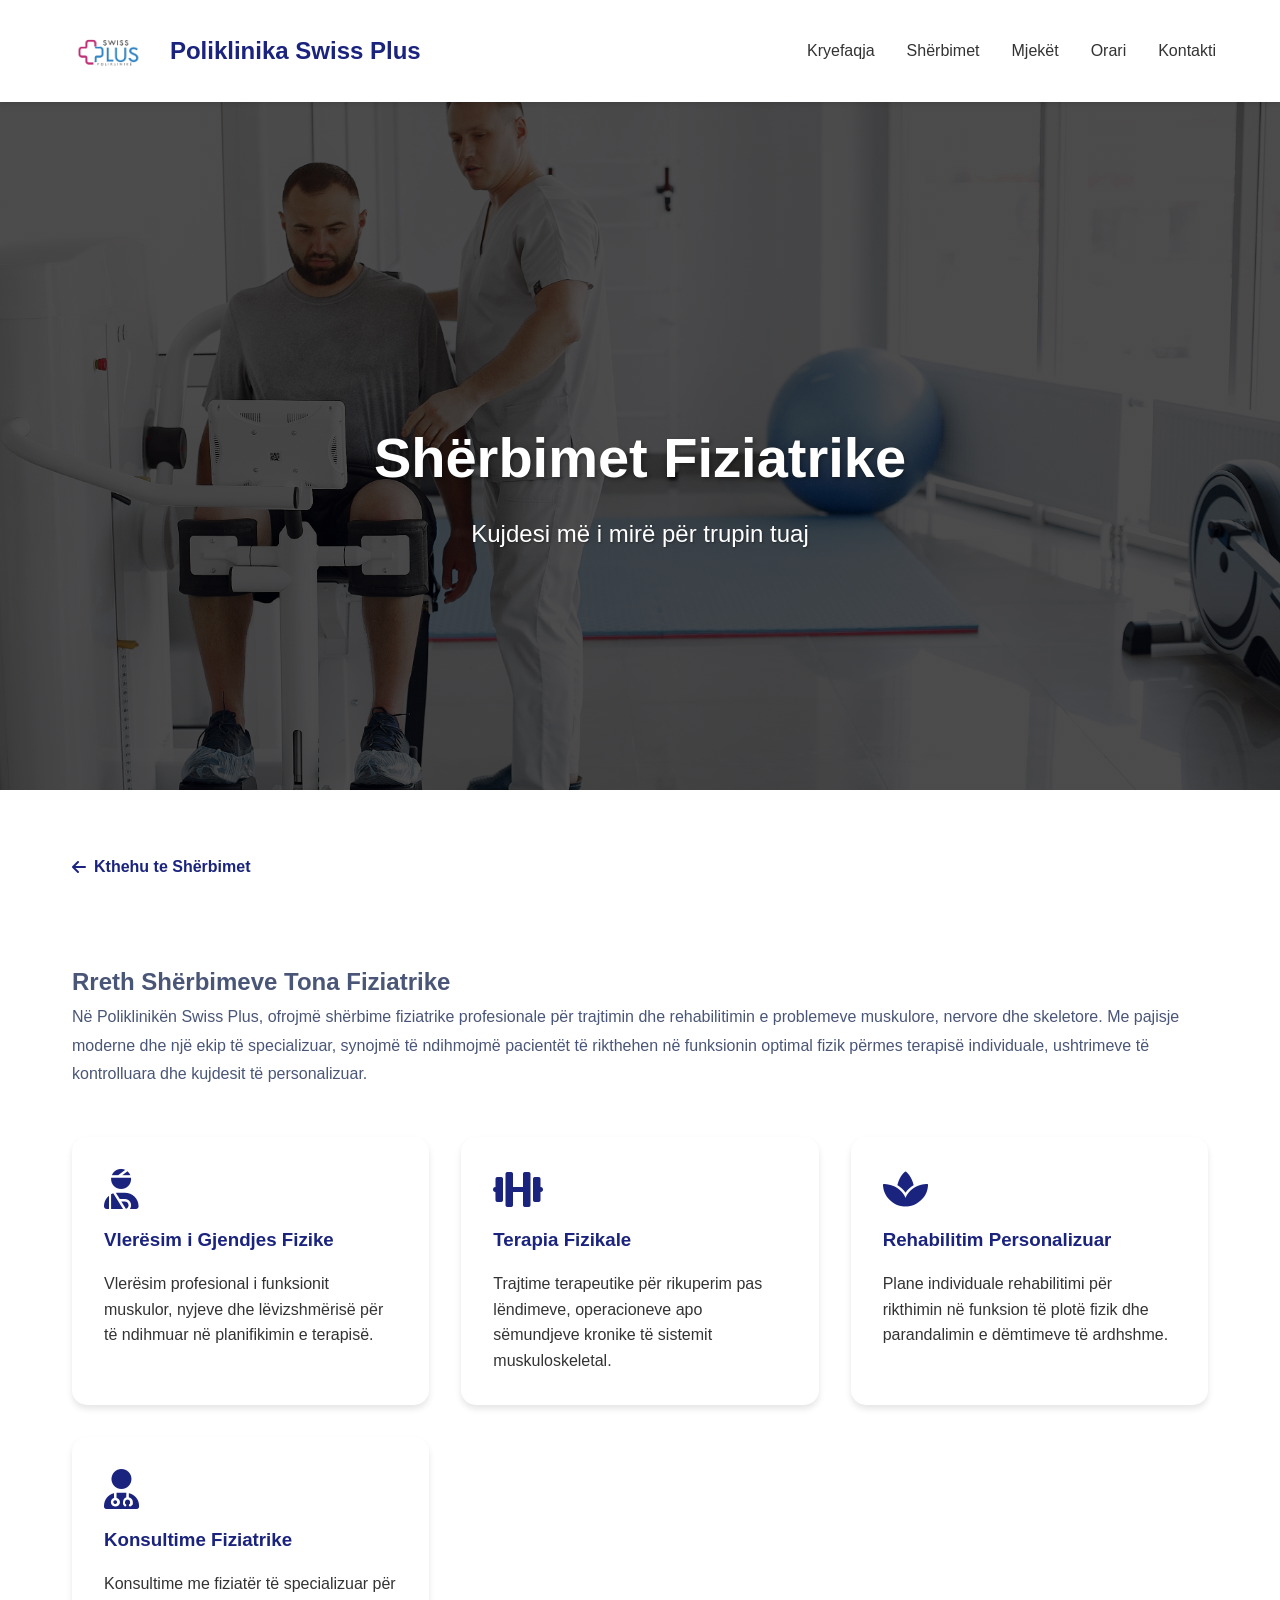
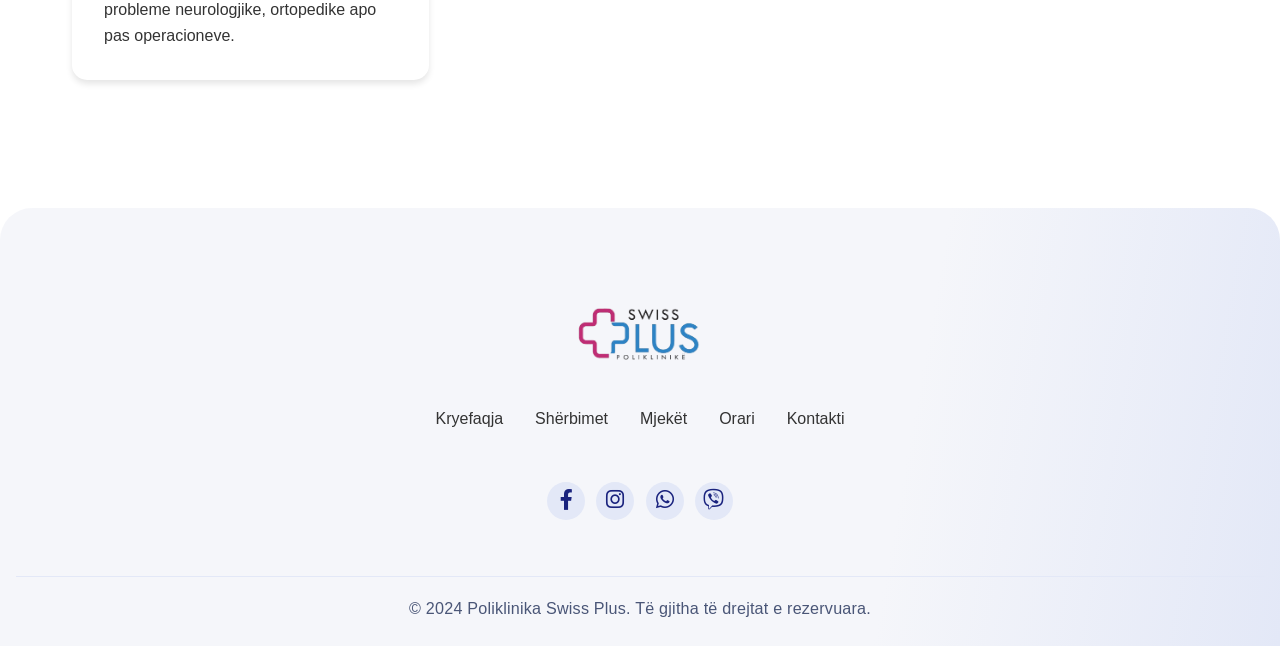
==== services/fiziatri.html @ 7ac3ddeb "Swiss Plus website" ====
<!DOCTYPE html>
<html lang="sq">
  <head>
    <meta charset="UTF-8" />
    <meta name="viewport" content="width=device-width, initial-scale=1.0" />
    <title>Fiziatri - Poliklinika Swiss Plus</title>
    <link rel="stylesheet" href="../styles.css" />
    <link
      rel="stylesheet"
      href="https://cdnjs.cloudflare.com/ajax/libs/font-awesome/6.0.0/css/all.min.css"
    />
    <link href="https://unpkg.com/aos@2.3.1/dist/aos.css" rel="stylesheet" />
    <style>
      .service-hero {
        background-image: linear-gradient(
            rgba(0, 0, 0, 0.7),
            rgba(0, 0, 0, 0.7)
          ),
          url(/img/fiziatri.jpg);
        background-size: cover;
        background-position: center;
        height: 80vh;
        display: flex;
        align-items: center;
        justify-content: center;
        text-align: center;
        color: white;
        margin-top: 70px;
      }

      .service-content {
        max-width: 1200px;
        margin: 0 auto;
        padding: 4rem 2rem;
      }

      .service-grid {
        display: grid;
        grid-template-columns: repeat(auto-fit, minmax(300px, 1fr));
        gap: 2rem;
        margin-top: 3rem;
      }

      .service-feature {
        background: white;
        padding: 2rem;
        border-radius: 15px;
        box-shadow: var(--shadow-md);
        transition: var(--transition);
      }

      .service-feature:hover {
        transform: translateY(-5px);
        box-shadow: var(--shadow-lg);
      }

      .service-feature i {
        font-size: 2.5rem;
        color: var(--primary-color);
        margin-bottom: 1rem;
      }

      .service-feature h3 {
        color: var(--primary-color);
        margin-bottom: 1rem;
      }

      .service-description {
        margin: 3rem 0;
        line-height: 1.8;
        color: #4a5677;
      }

      .back-button {
        display: inline-flex;
        align-items: center;
        gap: 0.5rem;
        color: var(--primary-color);
        text-decoration: none;
        font-weight: 600;
        margin-bottom: 2rem;
        transition: var(--transition);
      }

      .back-button:hover {
        transform: translateX(-5px);
      }
    </style>
  </head>
  <body>
    <header>
      <nav>
        <div class="logo">
          <img src="../img/logo.png" alt="Swiss Plus Logo" class="logo-img" />
          <h1>Poliklinika Swiss Plus</h1>
        </div>
        <ul class="nav-links">
          <li><a href="../index.html#kryefaqja">Kryefaqja</a></li>
          <li><a href="../index.html#shërbimet">Shërbimet</a></li>
          <li><a href="../index.html#mjekët">Mjekët</a></li>
          <li><a href="../index.html#orari">Orari</a></li>
          <li><a href="../index.html#kontakti">Kontakti</a></li>
        </ul>
        <div class="burger">
          <div class="line1"></div>
          <div class="line2"></div>
          <div class="line3"></div>
        </div>
      </nav>
    </header>

    <main>
      <section class="service-hero">
        <div class="hero-content">
          <h1>Shërbimet Fiziatrike</h1>
          <p>Kujdesi më i mirë për trupin tuaj</p>
        </div>
      </section>

      <section class="service-content">
        <a href="../index.html#shërbimet" class="back-button">
          <i class="fas fa-arrow-left"></i>
          Kthehu te Shërbimet
        </a>

        <div class="service-description">
          <h2>Rreth Shërbimeve Tona Fiziatrike</h2>
          <p>
            Në Poliklinikën Swiss Plus, ofrojmë shërbime fiziatrike profesionale
            për trajtimin dhe rehabilitimin e problemeve muskulore, nervore dhe
            skeletore. Me pajisje moderne dhe një ekip të specializuar, synojmë
            të ndihmojmë pacientët të rikthehen në funksionin optimal fizik
            përmes terapisë individuale, ushtrimeve të kontrolluara dhe kujdesit
            të personalizuar.
          </p>
        </div>

        <div class="service-grid">
          <div class="service-feature" data-aos="fade-up">
            <i class="fas fa-user-injured"></i>
            <h3>Vlerësim i Gjendjes Fizike</h3>
            <p>
              Vlerësim profesional i funksionit muskulor, nyjeve dhe
              lëvizshmërisë për të ndihmuar në planifikimin e terapisë.
            </p>
          </div>

          <div class="service-feature" data-aos="fade-up" data-aos-delay="100">
            <i class="fas fa-dumbbell"></i>
            <h3>Terapia Fizikale</h3>
            <p>
              Trajtime terapeutike për rikuperim pas lëndimeve, operacioneve apo
              sëmundjeve kronike të sistemit muskuloskeletal.
            </p>
          </div>

          <div class="service-feature" data-aos="fade-up" data-aos-delay="200">
            <i class="fas fa-spa"></i>
            <h3>Rehabilitim Personalizuar</h3>
            <p>
              Plane individuale rehabilitimi për rikthimin në funksion të plotë
              fizik dhe parandalimin e dëmtimeve të ardhshme.
            </p>
          </div>

          <div class="service-feature" data-aos="fade-up" data-aos-delay="300">
            <i class="fas fa-user-md"></i>
            <h3>Konsultime Fiziatrike</h3>
            <p>
              Konsultime me fiziatër të specializuar për probleme neurologjike,
              ortopedike apo pas operacioneve.
            </p>
          </div>
        </div>
      </section>
    </main>

    <footer>
      <div class="footer-content">
        <div class="footer-section">
          <img
            src="../img/logo1.png"
            alt="Swiss Plus Logo"
            class="footer-logo"
          />
        </div>
        <div class="footer-section">
          <ul class="nav-links">
            <li><a href="../index.html#kryefaqja">Kryefaqja</a></li>
            <li><a href="../index.html#shërbimet">Shërbimet</a></li>
            <li><a href="../index.html#mjekët">Mjekët</a></li>
            <li><a href="../index.html#orari">Orari</a></li>
            <li><a href="../index.html#kontakti">Kontakti</a></li>
          </ul>

          <div class="social-links">
            <a
              href="https://www.facebook.com/feriz.high.1"
              class="social-link"
              target="_blank"
            >
              <i class="fab fa-facebook-f"></i>
            </a>
            <a href="#" class="social-link"><i class="fab fa-instagram"></i></a>
            <a
              href="https://wa.me/+38344755111"
              target="_blank"
              class="social-link"
            >
              <i class="fab fa-whatsapp"></i>
            </a>
            <a href="#" class="social-link"><i class="fab fa-viber"></i></a>
          </div>
        </div>
      </div>
      <div class="footer-bottom">
        <p>
          &copy; 2024 Poliklinika Swiss Plus. Të gjitha të drejtat e rezervuara.
        </p>
      </div>
    </footer>

    <script src="https://unpkg.com/aos@2.3.1/dist/aos.js"></script>
    <script src="../script.js"></script>
  </body>
</html>
---- styles.css ----
/* Reset dhe variablat */
:root {
  --primary-color: #1a237e; /* Deep blue */
  --secondary-color: #0d47a1; /* Lighter blue */
  --accent-color: #ff4081; /* Pink accent */
  --text-color: #333;
  --light-bg: #f5f6fa;
  --white: #ffffff;
  --gradient-primary: linear-gradient(
    135deg,
    var(--primary-color),
    var(--secondary-color)
  );
  --shadow-sm: 0 2px 4px rgba(0, 0, 0, 0.1);
  --shadow-md: 0 4px 6px rgba(0, 0, 0, 0.1);
  --shadow-lg: 0 10px 15px rgba(0, 0, 0, 0.1);
  --transition: all 0.3s ease;
}

* {
  margin: 0;
  padding: 0;
  box-sizing: border-box;
}

body {
  font-family: "Segoe UI", Tahoma, Geneva, Verdana, sans-serif;
  line-height: 1.6;
  color: var(--text-color);
  overflow-x: hidden;
}

/* Header dhe Navigation */
header {
  background-color: var(--white);
  box-shadow: var(--shadow-sm);
  position: fixed;
  width: 100%;
  top: 0;
  z-index: 1000;
  padding: 0.5rem 0;
}

nav {
  display: flex;
  justify-content: space-between;
  align-items: center;
  padding: 0.5rem 5%;
  max-width: 1400px;
  margin: 0 auto;
}

.logo {
  display: flex;
  align-items: center;
  gap: 1rem;
}

.logo-img {
  height: 70px;
  width: auto;
  object-fit: contain;
}

.logo h1 {
  color: var(--primary-color);
  font-size: 1.5rem;
  font-weight: 600;
}

.nav-links {
  display: flex;
  list-style: none;
  gap: 2rem;
  text-decoration: none;
}

.nav-links a {
  text-decoration: none;
  color: var(--text-color);
  font-weight: 500;
  transition: var(--transition);
  position: relative;
  padding: 0.5rem 0;
}

.nav-links a::after {
  content: "";
  position: absolute;
  bottom: 0;
  left: 0;
  width: 0;
  height: 2px;
  background: var(--gradient-primary);
  transition: var(--transition);
}

.nav-links a:hover::after {
  width: 100%;
}

/* Hero Section */
.hero {
  height: 100vh;
  position: relative;
  overflow: hidden;
}

.hero-video {
  position: absolute;
  top: 0;
  left: 0;
  width: 100%;
  height: 100%;
  z-index: -1;
}

.hero-video video {
  width: 100%;
  height: 100%;
  object-fit: cover;
}

.hero::before {
  content: "";
  position: absolute;
  top: 0;
  left: 0;
  width: 100%;
  height: 100%;
  background: linear-gradient(rgba(0, 0, 0, 0.5), rgba(0, 0, 0, 0.7));
  z-index: 0;
}

.hero-content {
  position: relative;
  z-index: 1;
  text-align: center;
  color: var(--white);
  padding: 0 1rem;
  max-width: 800px;
  margin: 0 auto;
  display: flex;
  flex-direction: column;
  justify-content: center;
  align-items: center;
  height: 100%;
}

.hero-content h1 {
  font-size: 3.5rem;
  margin-bottom: 1.5rem;
  line-height: 1.2;
  text-shadow: 2px 2px 4px rgba(0, 0, 0, 0.3);
  margin-top: 150px;
}

.hero-content p {
  font-size: 1.5rem;
  margin-bottom: 2rem;
  text-shadow: 1px 1px 2px rgba(0, 0, 0, 0.3);
}

.hero-buttons {
  display: flex;
  gap: 1rem;
}

.cta-button {
  display: inline-block;
  padding: 1rem 2rem;
  border-radius: 50px;
  text-decoration: none;
  font-weight: 600;
  transition: var(--transition);
  text-transform: uppercase;
  letter-spacing: 1px;
}

.cta-button.primary {
  background: var(--gradient-primary);
  color: var(--white);
  box-shadow: var(--shadow-md);
}

.cta-button.secondary {
  background: transparent;
  color: var(--white);
  border: 2px solid var(--white);
}

.cta-button:hover {
  transform: translateY(-3px);
  box-shadow: var(--shadow-lg);
}

/* Shërbimet */
.services {
  padding: 8rem 1rem;
  background-color: var(--light-bg);
}

.services h2 {
  text-align: center;
  margin-bottom: 4rem;
  color: var(--primary-color);
  font-size: 2.5rem;
  position: relative;
}

.services h2::after {
  content: "";
  position: absolute;
  bottom: -10px;
  left: 50%;
  transform: translateX(-50%);
  width: 100px;
  height: 3px;
  background: var(--gradient-primary);
}

.services-grid {
  display: grid;
  grid-template-columns: repeat(auto-fit, minmax(280px, 1fr));
  gap: 2rem;
  max-width: 1200px;
  margin: 0 auto;
}

.service-card {
  background: var(--white);
  padding: 2.5rem;
  border-radius: 15px;
  text-align: center;
  box-shadow: var(--shadow-md);
  transition: var(--transition);
  position: relative;
  overflow: hidden;
}

.service-card::before {
  content: "";
  position: absolute;
  top: 0;
  left: 0;
  width: 100%;
  height: 5px;
  background: var(--gradient-primary);
  transform: scaleX(0);
  transition: var(--transition);
}

.service-card:hover {
  transform: translateY(-10px);
  box-shadow: var(--shadow-lg);
}

.service-card:hover::before {
  transform: scaleX(1);
}

.service-card i {
  font-size: 2rem;
  color: var(--primary-color);
}

.service-card h3 {
  color: var(--primary-color);
  margin-bottom: 1rem;
  font-size: 1.5rem;
}

.service-card p {
  color: #666;
  margin-bottom: 1.5rem;
}

.learn-more {
  color: var(--primary-color);
  text-decoration: none;
  font-weight: 600;
  display: inline-flex;
  align-items: center;
  gap: 0.5rem;
  transition: var(--transition);
}

.learn-more:hover {
  color: var(--secondary-color);
  gap: 1rem;
}

/* Mjekët */
.doctors {
  padding: 8rem 1rem;
  background: var(--white);
  position: relative;
  overflow: hidden;
}

.doctors h2 {
  text-align: center;
  margin-bottom: 4rem;
  color: var(--primary-color);
  font-size: 2.5rem;
  position: relative;
}

.doctors h2::after {
  content: "";
  position: absolute;
  bottom: -10px;
  left: 50%;
  transform: translateX(-50%);
  width: 100px;
  height: 3px;
  background: var(--gradient-primary);
}

.doctors-slider {
  position: relative;
  max-width: 1200px;
  margin: 0 auto;
  padding: 0 2rem;
}

.doctors-grid {
  display: grid;
  grid-template-columns: repeat(4, 1fr);
  gap: 2rem;
  transition: transform 0.5s ease;
  padding: 50px;
}

.doctor-card {
  background: var(--white);
  border-radius: 15px;
  overflow: hidden;
  box-shadow: var(--shadow-md);
  transition: var(--transition);
  min-width: 280px;
}

.doctor-image {
  position: relative;
  overflow: hidden;
}

.doctor-image img {
  width: 100%;
  height: 350px;
  object-fit: cover;
  transition: var(--transition);
}

.doctor-card:hover .doctor-image img {
  transform: scale(1.1);
}

.doctor-social {
  position: absolute;
  bottom: -50px;
  left: 0;
  width: 100%;
  padding: 1rem;
  background: rgba(0, 0, 0, 0.7);
  display: flex;
  justify-content: center;
  gap: 1rem;
  transition: var(--transition);
}

.doctor-card:hover .doctor-social {
  bottom: 0;
}

.doctor-social a {
  color: var(--white);
  font-size: 1.2rem;
  font-weight: 500;
  transition: var(--transition);
  text-decoration: none;
}

.doctor-social a:hover {
  color: var(--accent-color);
}

.doctor-info {
  padding: 1.5rem;
  text-align: center;
}

.doctor-info h3 {
  color: var(--primary-color);
  margin-bottom: 0.5rem;
  font-size: 1.3rem;
}

.doctor-info .specialty {
  color: var(--secondary-color);
  font-weight: 500;
  margin-bottom: 0.5rem;
}

.doctor-info .experience {
  color: #666;
  font-size: 0.9rem;
}

.slider-controls {
  display: flex;
  align-items: center;
  justify-content: center;
  margin-top: 2rem;
  gap: 1rem;
}

.slider-arrow {
  background: var(--gradient-primary);
  color: var(--white);
  border: none;
  width: 40px;
  height: 40px;
  border-radius: 50%;
  cursor: pointer;
  display: flex;
  align-items: center;
  justify-content: center;
  transition: var(--transition);
  box-shadow: var(--shadow-md);
}

.slider-arrow:hover {
  transform: scale(1.1);
  box-shadow: var(--shadow-lg);
}

.slider-arrow:disabled {
  background: #ccc;
  cursor: not-allowed;
  transform: none;
  box-shadow: none;
}

.slider-dots {
  display: flex;
  gap: 0.5rem;
}

.dot {
  width: 10px;
  height: 10px;
  border-radius: 50%;
  background: #ddd;
  cursor: pointer;
  transition: var(--transition);
}

.dot.active {
  background: var(--primary-color);
  transform: scale(1.2);
}

/* Orari */
.schedule {
  padding: 8rem 1rem;
  background: var(--light-bg);
}

.schedule h2 {
  text-align: center;
  margin-bottom: 4rem;
  color: var(--primary-color);
  font-size: 2.5rem;
  position: relative;
}

.schedule h2::after {
  content: "";
  position: absolute;
  bottom: -10px;
  left: 50%;
  transform: translateX(-50%);
  width: 100px;
  height: 3px;
  background: var(--gradient-primary);
}

.schedule-info {
  display: grid;
  grid-template-columns: repeat(auto-fit, minmax(250px, 1fr));
  gap: 2rem;
  max-width: 1200px;
  margin: 0 auto;
}

.schedule-item {
  background: var(--white);
  padding: 2rem;
  border-radius: 15px;
  text-align: center;
  box-shadow: var(--shadow-md);
  transition: var(--transition);
}

.schedule-item:hover {
  transform: translateY(-5px);
  box-shadow: var(--shadow-lg);
}

.schedule-item i {
  font-size: 2rem;
  color: var(--primary-color);
  margin-bottom: 1rem;
}

.schedule-item h3 {
  color: var(--primary-color);
  margin-bottom: 0.5rem;
}

/* Kontakti */
.contact {
  padding: 8rem 1rem;
  background: var(--white);
  margin-top: 50px;
  border-radius: 7px 7px 0 0;
}

.contact h2 {
  text-align: center;
  margin-bottom: 4rem;
  color: var(--primary-color);
  font-size: 2.5rem;
  position: relative;
}

.contact h2::after {
  content: "";
  position: absolute;
  bottom: -10px;
  left: 50%;
  transform: translateX(-50%);
  width: 100px;
  height: 3px;
  background: var(--gradient-primary);
}

.contact-container {
  display: grid;
  grid-template-columns: repeat(auto-fit, minmax(300px, 1fr));
  gap: 3rem;
  max-width: 1200px;
  margin: 0 auto;
}

.contact-info {
  display: flex;
  flex-direction: row;
  gap: 4rem;
}

.ato-tria{
  width: 100%;
  
}

.info-item {
  display: flex;
  align-items: flex-start;
  gap: 1rem;
  padding: 5rem;
  background: var(--light-bg);
  border-radius: 10px;
  transition: var(--transition);
  width: 50%;
  margin-bottom: 9rem;
}

.info-item:hover {
  transform: translateX(10px);
  box-shadow: var(--shadow-md);
}

.info-item i {
  font-size: 1.5rem;
  color: var(--primary-color);
}

.info-item h3 {
  color: var(--primary-color);
  margin-bottom: 0.5rem;
}

.map-container {
  border-radius: 10px;
  overflow: hidden;
  box-shadow: var(--shadow-md);
}

.contact-form {
  display: flex;
  flex-direction: row;
  gap: 4rem;
}

.form-group {
  position: relative;
}

.form-group input,
.form-group textarea {
  width: 100%;
  padding: 4rem;
  border: 1px solid #ddd;
  border-radius: 10px;
  font-size: 1rem;
  transition: var(--transition);
}

.form-group textarea {
  height: 150px;
  resize: vertical;
}

.form-group i {
  position: absolute;
  left: 1rem;
  top: 50%;
  transform: translateY(-50%);
  color: var(--primary-color);
}

.form-group textarea + i {
  top: 1.5rem;
  transform: none;
}

.form-group input:focus,
.form-group textarea:focus {
  border-color: var(--primary-color);
  box-shadow: 0 0 0 2px rgba(26, 35, 126, 0.1);
  outline: none;
}

.submit-button {
  padding: 1rem 2rem;
  background: var(--gradient-primary);
  color: var(--white);
  border: none;
  border-radius: 50px;
  cursor: pointer;
  font-size: 1rem;
  font-weight: 600;
  display: flex;
  align-items: center;
  justify-content: center;
  gap: 0.5rem;
  transition: var(--transition);
}

.submit-button:hover {
  transform: translateY(-3px);
  box-shadow: var(--shadow-lg);
}

/* Clean, Modern Footer */
footer {
  background: linear-gradient(100deg, #f5f6fa 70%, #e3e8f7 100%);
  color: var(--primary-color);
  padding: 3rem 1rem 1.5rem;
  border-radius: 32px 32px 0 0;
  margin-top: 4rem;
  box-shadow: none;
  position: relative;
  overflow: hidden;
  display: flex;
  flex-direction: column;
}

.footer-content {
  display: flex;
  flex-wrap: wrap;
  justify-content: center;
  align-items: flex-start;
  max-width: 1100px;
  margin: 0 auto;
  padding-bottom: 1.5rem;
}

.footer-section {
  flex: 1 1 320px;
  min-width: 220px;
  display: flex;
  flex-direction: column;
  align-items: center;
  text-align: center;
}

.footer-logo {
  height: 150px;
  width: auto;
  object-fit: contain;
  border-radius: 160px 0 0 160px;
  box-shadow: none;
  padding: 0.3rem 0.8rem;
}

.footer-section h3 {
  margin-bottom: 0.7rem;
  font-size: 1.18rem;
  font-weight: 700;
  color: var(--primary-color);
  letter-spacing: 0.5px;
}

.footer-section p {
  color: #4a5677;
  font-size: 1.02rem;
  margin-bottom: 1.1rem;
  font-weight: 400;
}

.social-links {
  display: flex;
  gap: 0.7rem;
  justify-content: center;
  margin-top: 50px;
  text-decoration: none;
}

.social-link {
  color: var(--primary-color);
  font-size: 1.3rem;
  background: #e3e8f7;
  border-radius: 50%;
  width: 38px;
  height: 38px;
  display: flex;
  align-items: center;
  justify-content: center;
  box-shadow: none;
  transition: background 0.2s, color 0.2s, transform 0.2s;
  text-decoration: none;
}

.social-link:hover {
  background: var(--accent-color);
  color: #fff;
  transform: translateY(-2px) scale(1.08);
}

.footer-bottom {
  text-align: center;
  margin-top: 2rem;
  padding-top: 1.2rem;
  border-top: 1px solid #e3e8f7;
  color: #4a5677;
  font-size: 1.01rem;
  font-weight: 400;
  letter-spacing: 0.2px;
}

@media screen and (max-width: 900px) {
  .footer-content {
    display: flex;
    flex-direction: column;
    align-items: center;
    gap: 2rem;
    padding-bottom: 1.2rem;
  }
  .footer-section {
    text-align: center;
    align-items: center;
    flex: 0;
  }
}

/* Responsive Design */
.burger {
  display: none;
  cursor: pointer;
}

.burger div {
  width: 25px;
  height: 3px;
  background-color: var(--text-color);
  margin: 5px;
  transition: var(--transition);
}

@media screen and (max-width: 768px) {
  .nav-links {
    display: none;
  }

  .burger {
    display: block;
  }

  .nav-links.active {
    display: flex;
    flex-direction: column;
    position: absolute;
    right: 0;
    top: 70px;
    background-color: var(--white);
    width: 100%;
    padding: 1rem;
    box-shadow: var(--shadow-md);
  }

  .nav-links.active li {
    margin: 1rem 0;
  }

  .hero-content h1 {
    font-size: 2.5rem;
  }

  .hero-buttons {
    flex-direction: column;
  }

  .cta-button {
    width: 100%;
  }
}

/* Animations */
@keyframes fadeInUp {
  from {
    opacity: 0;
    transform: translateY(20px);
  }
  to {
    opacity: 1;
    transform: translateY(0);
  }
}

[data-aos] {
  opacity: 0;
  transform: translateY(20px);
  transition: opacity 0.6s ease, transform 0.6s ease;
}

[data-aos].aos-animate {
  opacity: 1;
  transform: translateY(0);
}

/* Responsive adjustments for doctors section */
@media screen and (max-width: 1200px) {
  .doctors-grid {
    grid-template-columns: repeat(3, 1fr);
  }
}

@media screen and (max-width: 992px) {
  .doctors-grid {
    grid-template-columns: repeat(2, 1fr);
  }
}

@media screen and (max-width: 768px) {
  .doctors-grid {
    grid-template-columns: 1fr;
  }

  .doctors-slider {
    padding: 0 1rem;
  }
}

/* Add smooth scrolling for the slider */
.doctors-grid {
  scroll-behavior: smooth;
  -webkit-overflow-scrolling: touch;
  scroll-snap-type: x mandatory;
  display: flex;
  overflow-x: auto;
  scrollbar-width: none; /* Firefox */
  flex-wrap: nowrap;
  -ms-overflow-style: none; /* IE and Edge */
}

.doctors-grid::-webkit-scrollbar {
  display: none; /* Chrome, Safari, Opera */
}

.doctor-card {
  scroll-snap-align: start;
  flex: 0 0 auto;
  width: calc(25% - 1.5rem);
}

@media screen and (max-width: 1200px) {
  .doctor-card {
    width: calc(33.333% - 1.33rem);
  }
}

@media screen and (max-width: 992px) {
  .doctor-card {
    width: calc(50% - 1rem);
  }
}

@media screen and (max-width: 768px) {
  .doctor-card {
    width: 100%;
  }
}

/* Home Visits Section - Improved Alignment & Accent */
.home-visits {
  background: linear-gradient(120deg, #f5f6fa 60%, #e3e8f7 100%);
  padding: 6rem 1rem 6rem 1rem;
  margin-top: 0;
  position: relative;
  overflow: hidden;
}

.home-visits-container {
  display: flex;
  align-items: center;
  justify-content: center;
  gap: 3.5rem;
  max-width: 1100px;
  margin: 0 auto;
  flex-wrap: wrap;
  background: var(--white);
  border-radius: 32px;
  box-shadow: 0 8px 32px rgba(26, 35, 126, 0.08);
  padding: 2.5rem 2rem;
  position: relative;
  min-height: 350px;
}

.home-visits-image {
  flex: 1 1 350px;
  display: flex;
  align-items: center;
  justify-content: center;
  min-width: 260px;
  max-width: 420px;
  position: relative;
  z-index: 2;
}

.home-visits-image::before {
  content: "";
  position: absolute;
  left: 50%;
  top: 50%;
  transform: translate(-55%, -50%);
  width: 120%;
  height: 90%;
  opacity: 0.18;
  border-radius: 50%;
  z-index: 1;
}

.home-visits-image img {
  width: 100%;
  max-width: 400px;
  height: auto;
  border-radius: 18px 60px 60px 18px;
  background: var(--white);
  position: relative;
  z-index: 2;
}

.home-visits-content {
  flex: 2 1 400px;
  display: flex;
  flex-direction: column;
  justify-content: center;
  min-width: 280px;
  padding: 0 1.5rem;
  z-index: 3;
}

.home-visits-content h2 {
  color: var(--primary-color);
  font-size: 2.3rem;
  margin-bottom: 1.1rem;
  font-weight: 700;
  letter-spacing: 1px;
  position: relative;
}

.home-visits-content h2::after {
  content: "";
  display: block;
  width: 60px;
  height: 4px;
  background: var(--accent-color);
  border-radius: 2px;
  margin-top: 0.5rem;
}

.home-visits-content p {
  color: #444;
  font-size: 1.18rem;
  margin-bottom: 1.7rem;
  line-height: 1.7;
}

.home-visits-services {
  margin-bottom: 1.7rem;
  padding-left: 1.2rem;
}

.home-visits-services li {
  color: var(--secondary-color);
  font-size: 1.09rem;
  margin-bottom: 0.7rem;
  list-style: disc;
  font-weight: 500;
  letter-spacing: 0.2px;
}

.home-visits-contact {
  margin-top: 1.2rem;
  font-size: 1.18rem;
  font-weight: 600;
  color: var(--primary-color);
  display: flex;
  flex-direction: column;
  gap: 0.3rem;
  background: #e2e8fc;
  border-radius: 12px;
  padding: 1rem 1.5rem;
  box-shadow: 0 2px 8px rgba(26, 35, 126, 0.07);
  align-self: flex-start;
}

.home-visits-contact .contact-label {
  color: var(--accent-color);
  font-weight: 700;
  margin-bottom: 0.2rem;
}

.home-visits-contact .contact-numbers {
  color: var(--primary-color);
  font-size: 1.25rem;
  font-weight: 700;
  letter-spacing: 1px;
}

@media screen and (max-width: 992px) {
  .home-visits-container {
    flex-direction: column;
    gap: 2.5rem;
    padding: 2rem 0.5rem;
    min-height: unset;
  }
  .home-visits-image,
  .home-visits-content {
    max-width: 100%;
    min-width: 0;
    padding: 0;
  }
  .home-visits-content {
    padding: 0 0.5rem;
  }
  .home-visits-image img {
    border-radius: 18px 32px 32px 18px;
  }
}

@media screen and (max-width: 600px) {
  .home-visits {
    padding: 2.5rem 0.2rem;
  }
  .home-visits-container {
    border-radius: 18px;
    padding: 1rem 0.2rem;
  }
  .home-visits-image img {
    max-width: 98vw;
    border-radius: 12px 24px 24px 12px;
  }
  .home-visits-content h2 {
    font-size: 1.5rem;
  }
  .info-item{
    width: 100%;
    margin-bottom: 4px;
  }

  .contact-info{
    display: flex;
    flex-direction: column;
    gap: 0.1px;
  
  }
}
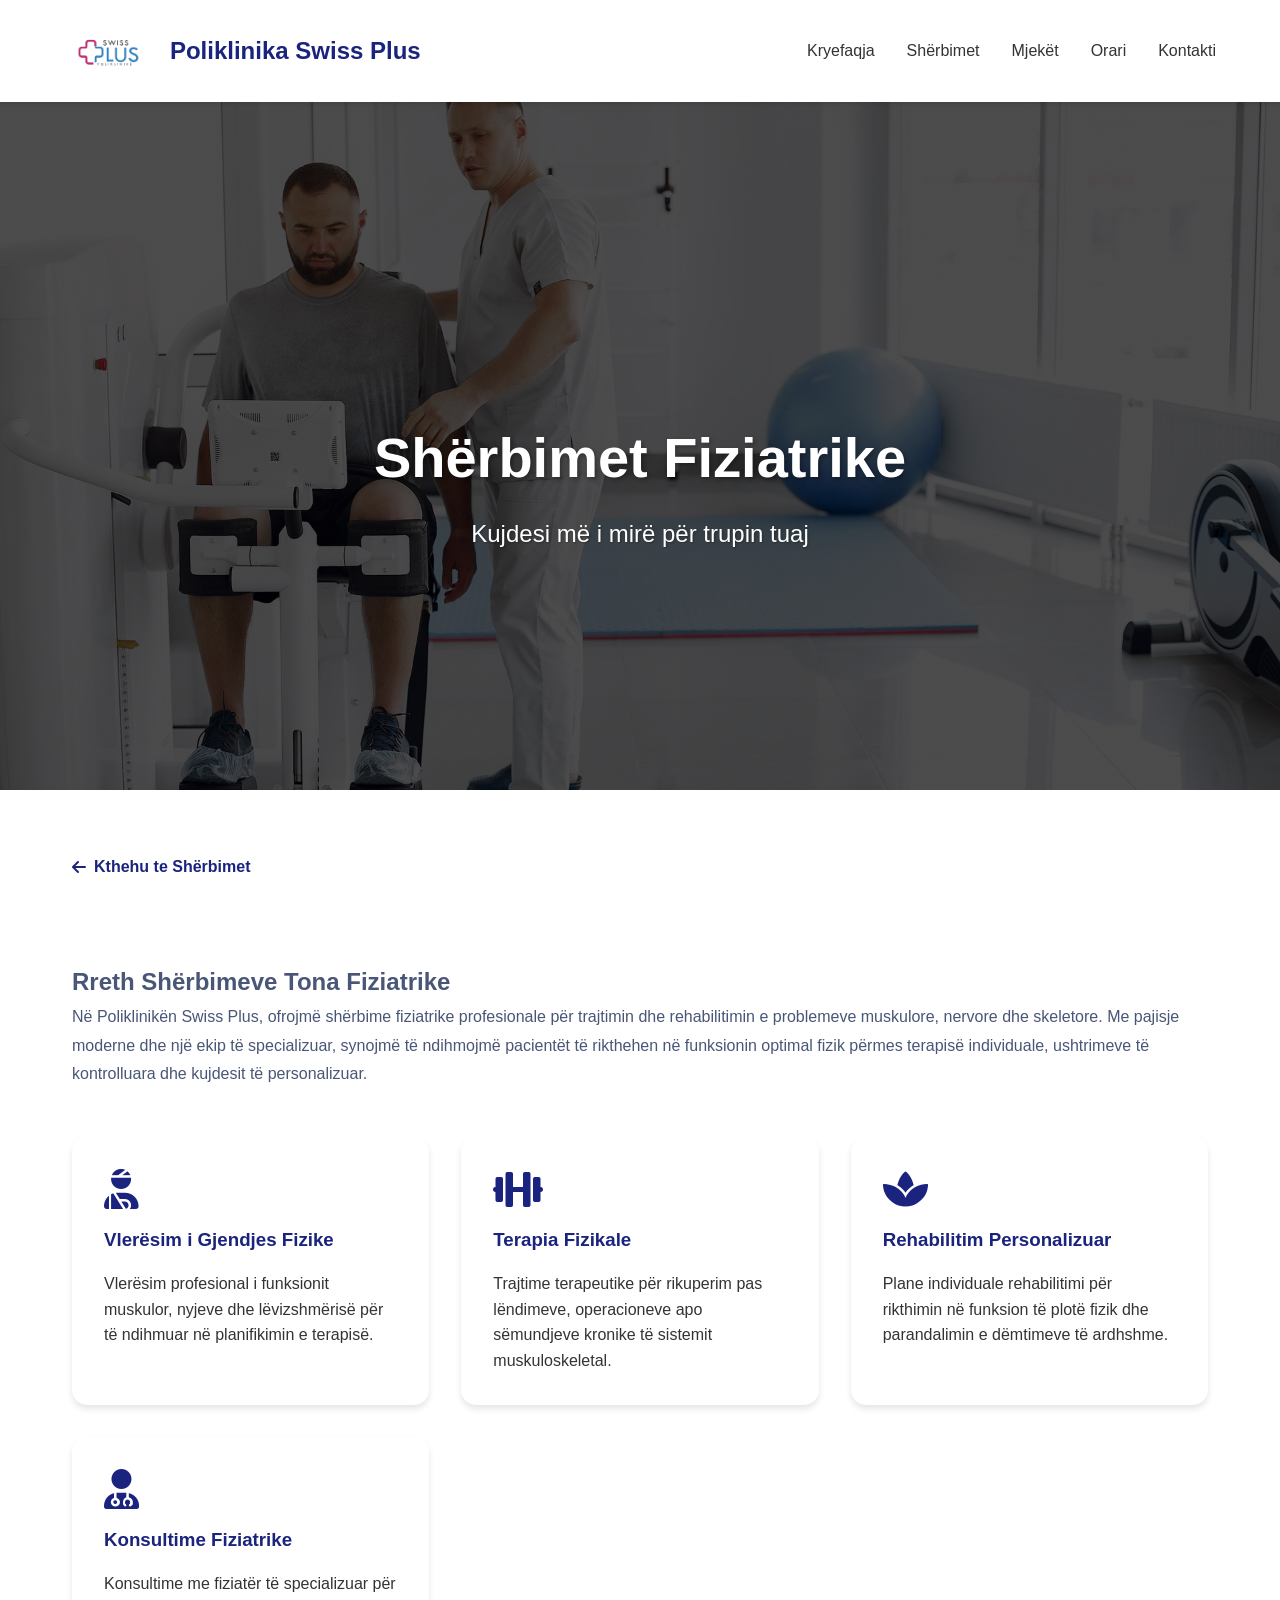
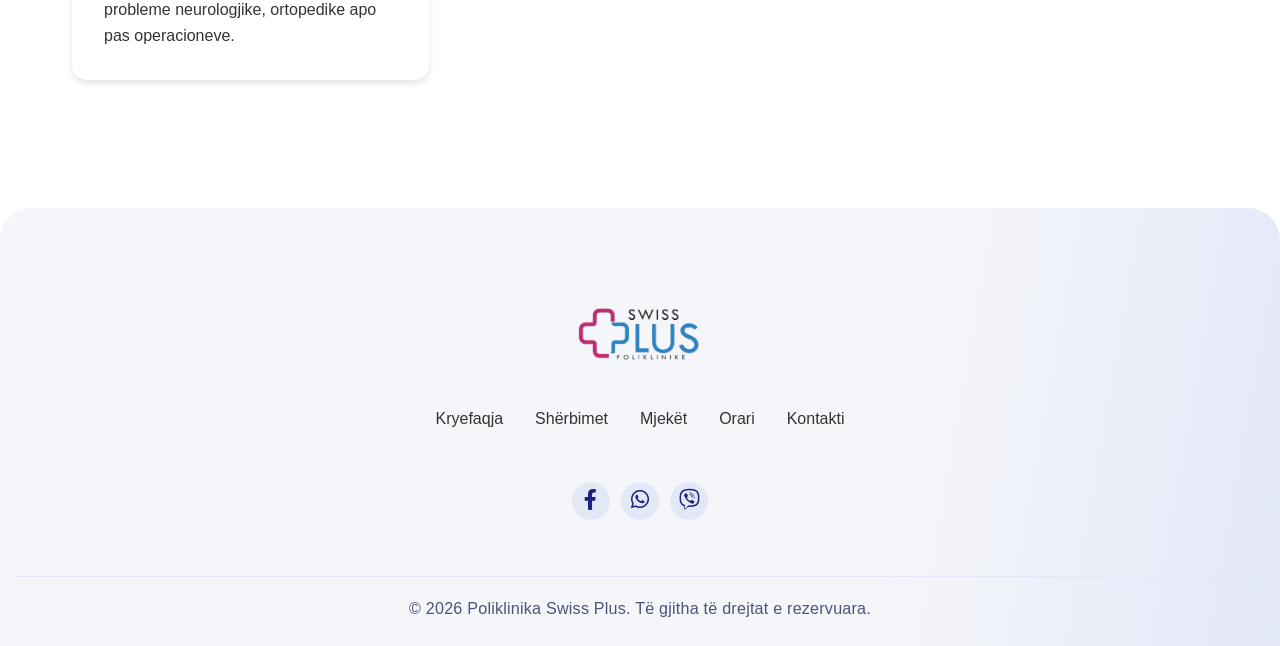
==== commit 392f907f: "Fix site issues before client handover - Fix mobile menu toggle (JS/CSS class mismatch), make burger" ====
--- a/services/fiziatri.html
+++ b/services/fiziatri.html
@@ -3,6 +3,8 @@
   <head>
     <meta charset="UTF-8" />
     <meta name="viewport" content="width=device-width, initial-scale=1.0" />
+    <meta name="description" content="Poliklinika Swiss Plus – kardiologji, stomatologji, fiziatri, pulmologji, reumatologji, mjekësi e përgjithshme dhe vizita shtëpiake." />
+    <link rel="icon" type="image/png" href="../img/logo.png" />
     <title>Fiziatri - Poliklinika Swiss Plus</title>
     <link rel="stylesheet" href="../styles.css" />
     <link
@@ -16,7 +18,7 @@
             rgba(0, 0, 0, 0.7),
             rgba(0, 0, 0, 0.7)
           ),
-          url(/img/fiziatri.jpg);
+          url('../img/fiziatri.jpg');
         background-size: cover;
         background-position: center;
         height: 80vh;
@@ -96,16 +98,16 @@
         </div>
         <ul class="nav-links">
           <li><a href="../index.html#kryefaqja">Kryefaqja</a></li>
-          <li><a href="../index.html#shërbimet">Shërbimet</a></li>
-          <li><a href="../index.html#mjekët">Mjekët</a></li>
+          <li><a href="../index.html#sherbimet">Shërbimet</a></li>
+          <li><a href="../index.html#mjeket">Mjekët</a></li>
           <li><a href="../index.html#orari">Orari</a></li>
           <li><a href="../index.html#kontakti">Kontakti</a></li>
         </ul>
-        <div class="burger">
+        <button class="burger" type="button" aria-label="Hap menunë" aria-expanded="false">
           <div class="line1"></div>
           <div class="line2"></div>
           <div class="line3"></div>
-        </div>
+        </button>
       </nav>
     </header>
 
@@ -118,7 +120,7 @@
       </section>
 
       <section class="service-content">
-        <a href="../index.html#shërbimet" class="back-button">
+        <a href="../index.html#sherbimet" class="back-button">
           <i class="fas fa-arrow-left"></i>
           Kthehu te Shërbimet
         </a>
@@ -187,8 +189,8 @@
         <div class="footer-section">
           <ul class="nav-links">
             <li><a href="../index.html#kryefaqja">Kryefaqja</a></li>
-            <li><a href="../index.html#shërbimet">Shërbimet</a></li>
-            <li><a href="../index.html#mjekët">Mjekët</a></li>
+            <li><a href="../index.html#sherbimet">Shërbimet</a></li>
+            <li><a href="../index.html#mjeket">Mjekët</a></li>
             <li><a href="../index.html#orari">Orari</a></li>
             <li><a href="../index.html#kontakti">Kontakti</a></li>
           </ul>
@@ -197,25 +199,24 @@
             <a
               href="https://www.facebook.com/feriz.high.1"
               class="social-link"
-              target="_blank"
+              target="_blank" rel="noopener noreferrer" aria-label="Facebook"
             >
               <i class="fab fa-facebook-f"></i>
             </a>
-            <a href="#" class="social-link"><i class="fab fa-instagram"></i></a>
             <a
-              href="https://wa.me/+38344755111"
+              href="https://wa.me/38344755111"
               target="_blank"
-              class="social-link"
+              class="social-link" rel="noopener noreferrer" aria-label="WhatsApp"
             >
               <i class="fab fa-whatsapp"></i>
             </a>
-            <a href="#" class="social-link"><i class="fab fa-viber"></i></a>
+            <a href="viber://chat?number=%2B38344755111" class="social-link" aria-label="Viber"><i class="fab fa-viber"></i></a>
           </div>
         </div>
       </div>
       <div class="footer-bottom">
         <p>
-          &copy; 2024 Poliklinika Swiss Plus. Të gjitha të drejtat e rezervuara.
+          &copy; <span class="current-year">2026</span> Poliklinika Swiss Plus. Të gjitha të drejtat e rezervuara.
         </p>
       </div>
     </footer>
--- a/styles.css
+++ b/styles.css
@@ -23,11 +23,26 @@
   box-sizing: border-box;
 }
 
+html {
+  scroll-behavior: smooth;
+}
+
 body {
   font-family: "Segoe UI", Tahoma, Geneva, Verdana, sans-serif;
   line-height: 1.6;
   color: var(--text-color);
   overflow-x: hidden;
+}
+
+/* Keep section headings clear of the fixed header */
+section[id] {
+  scroll-margin-top: 90px;
+}
+
+a:focus-visible,
+button:focus-visible {
+  outline: 3px solid var(--accent-color);
+  outline-offset: 2px;
 }
 
 /* Header dhe Navigation */
@@ -102,8 +117,11 @@
 /* Hero Section */
 .hero {
   height: 100vh;
+  min-height: 560px;
   position: relative;
   overflow: hidden;
+  isolation: isolate; /* keeps the z-index:-1 video above the fallback color */
+  background-color: var(--primary-color);
 }
 
 .hero-video {
@@ -524,8 +542,6 @@
 .contact {
   padding: 8rem 1rem;
   background: var(--white);
-  margin-top: 50px;
-  border-radius: 7px 7px 0 0;
 }
 
 .contact h2 {
@@ -548,39 +564,44 @@
 }
 
 .contact-container {
-  display: grid;
-  grid-template-columns: repeat(auto-fit, minmax(300px, 1fr));
+  display: flex;
+  flex-direction: column;
   gap: 3rem;
   max-width: 1200px;
   margin: 0 auto;
 }
 
 .contact-info {
-  display: flex;
-  flex-direction: row;
-  gap: 4rem;
-}
-
-.ato-tria{
-  width: 100%;
-  
+  display: grid;
+  grid-template-columns: repeat(auto-fit, minmax(240px, 1fr));
+  gap: 2rem;
 }
 
 .info-item {
   display: flex;
   align-items: flex-start;
   gap: 1rem;
-  padding: 5rem;
+  padding: 2.5rem 2rem;
   background: var(--light-bg);
   border-radius: 10px;
   transition: var(--transition);
-  width: 50%;
-  margin-bottom: 9rem;
+  min-width: 0;
 }
 
 .info-item:hover {
-  transform: translateX(10px);
+  transform: translateY(-5px);
   box-shadow: var(--shadow-md);
+}
+
+.info-item a {
+  color: inherit;
+  text-decoration: none;
+  overflow-wrap: anywhere;
+}
+
+.info-item a:hover {
+  color: var(--primary-color);
+  text-decoration: underline;
 }
 
 .info-item i {
@@ -781,6 +802,9 @@
 .burger {
   display: none;
   cursor: pointer;
+  background: none;
+  border: none;
+  padding: 0.25rem;
 }
 
 .burger div {
@@ -791,8 +815,20 @@
   transition: var(--transition);
 }
 
+.burger.toggle .line1 {
+  transform: rotate(-45deg) translate(-5px, 6px);
+}
+
+.burger.toggle .line2 {
+  opacity: 0;
+}
+
+.burger.toggle .line3 {
+  transform: rotate(45deg) translate(-5px, -6px);
+}
+
 @media screen and (max-width: 768px) {
-  .nav-links {
+  header .nav-links {
     display: none;
   }
 
@@ -800,24 +836,58 @@
     display: block;
   }
 
-  .nav-links.active {
+  header .nav-links.nav-active {
     display: flex;
     flex-direction: column;
+    gap: 0;
     position: absolute;
-    right: 0;
-    top: 70px;
+    left: 0;
+    top: 100%;
     background-color: var(--white);
     width: 100%;
-    padding: 1rem;
+    padding: 0.5rem 5%;
     box-shadow: var(--shadow-md);
   }
 
-  .nav-links.active li {
-    margin: 1rem 0;
+  header .nav-links.nav-active li {
+    margin: 0.75rem 0;
+  }
+
+  footer .nav-links {
+    flex-wrap: wrap;
+    justify-content: center;
+    gap: 0.5rem 1.5rem;
+  }
+
+  .logo-img {
+    height: 50px;
+  }
+
+  .logo h1 {
+    font-size: 1.1rem;
   }
 
   .hero-content h1 {
-    font-size: 2.5rem;
+    font-size: 2.2rem;
+    margin-top: 80px;
+  }
+
+  .hero-content p {
+    font-size: 1.2rem;
+  }
+
+  .services h2,
+  .doctors h2,
+  .schedule h2,
+  .contact h2 {
+    font-size: 2rem;
+  }
+
+  .services,
+  .doctors,
+  .schedule,
+  .contact {
+    padding: 5rem 1rem;
   }
 
   .hero-buttons {
@@ -841,17 +911,6 @@
   }
 }
 
-[data-aos] {
-  opacity: 0;
-  transform: translateY(20px);
-  transition: opacity 0.6s ease, transform 0.6s ease;
-}
-
-[data-aos].aos-animate {
-  opacity: 1;
-  transform: translateY(0);
-}
-
 /* Responsive adjustments for doctors section */
 @media screen and (max-width: 1200px) {
   .doctors-grid {
@@ -868,10 +927,15 @@
 @media screen and (max-width: 768px) {
   .doctors-grid {
     grid-template-columns: 1fr;
+    padding: 20px 4px;
   }
 
   .doctors-slider {
-    padding: 0 1rem;
+    padding: 0;
+  }
+
+  .doctor-card {
+    min-width: 0;
   }
 }
 
@@ -1088,18 +1152,22 @@
   .home-visits-content h2 {
     font-size: 1.5rem;
   }
-  .info-item{
-    width: 100%;
-    margin-bottom: 4px;
-  }
-
-  .contact-info{
-    display: flex;
-    flex-direction: column;
-    gap: 0.1px;
+  .info-item {
+    padding: 1.5rem;
+  }
+}
+
+/* Touch screens have no hover: always show the schedule link on doctor cards */
+@media (hover: none) {
+  .doctor-social {
+    bottom: 0;
+  }
+}
+
+@media (prefers-reduced-motion: reduce) {
+  html {
+    scroll-behavior: auto;
+  }
+}
+
   
-  }
-}
-
-
-  
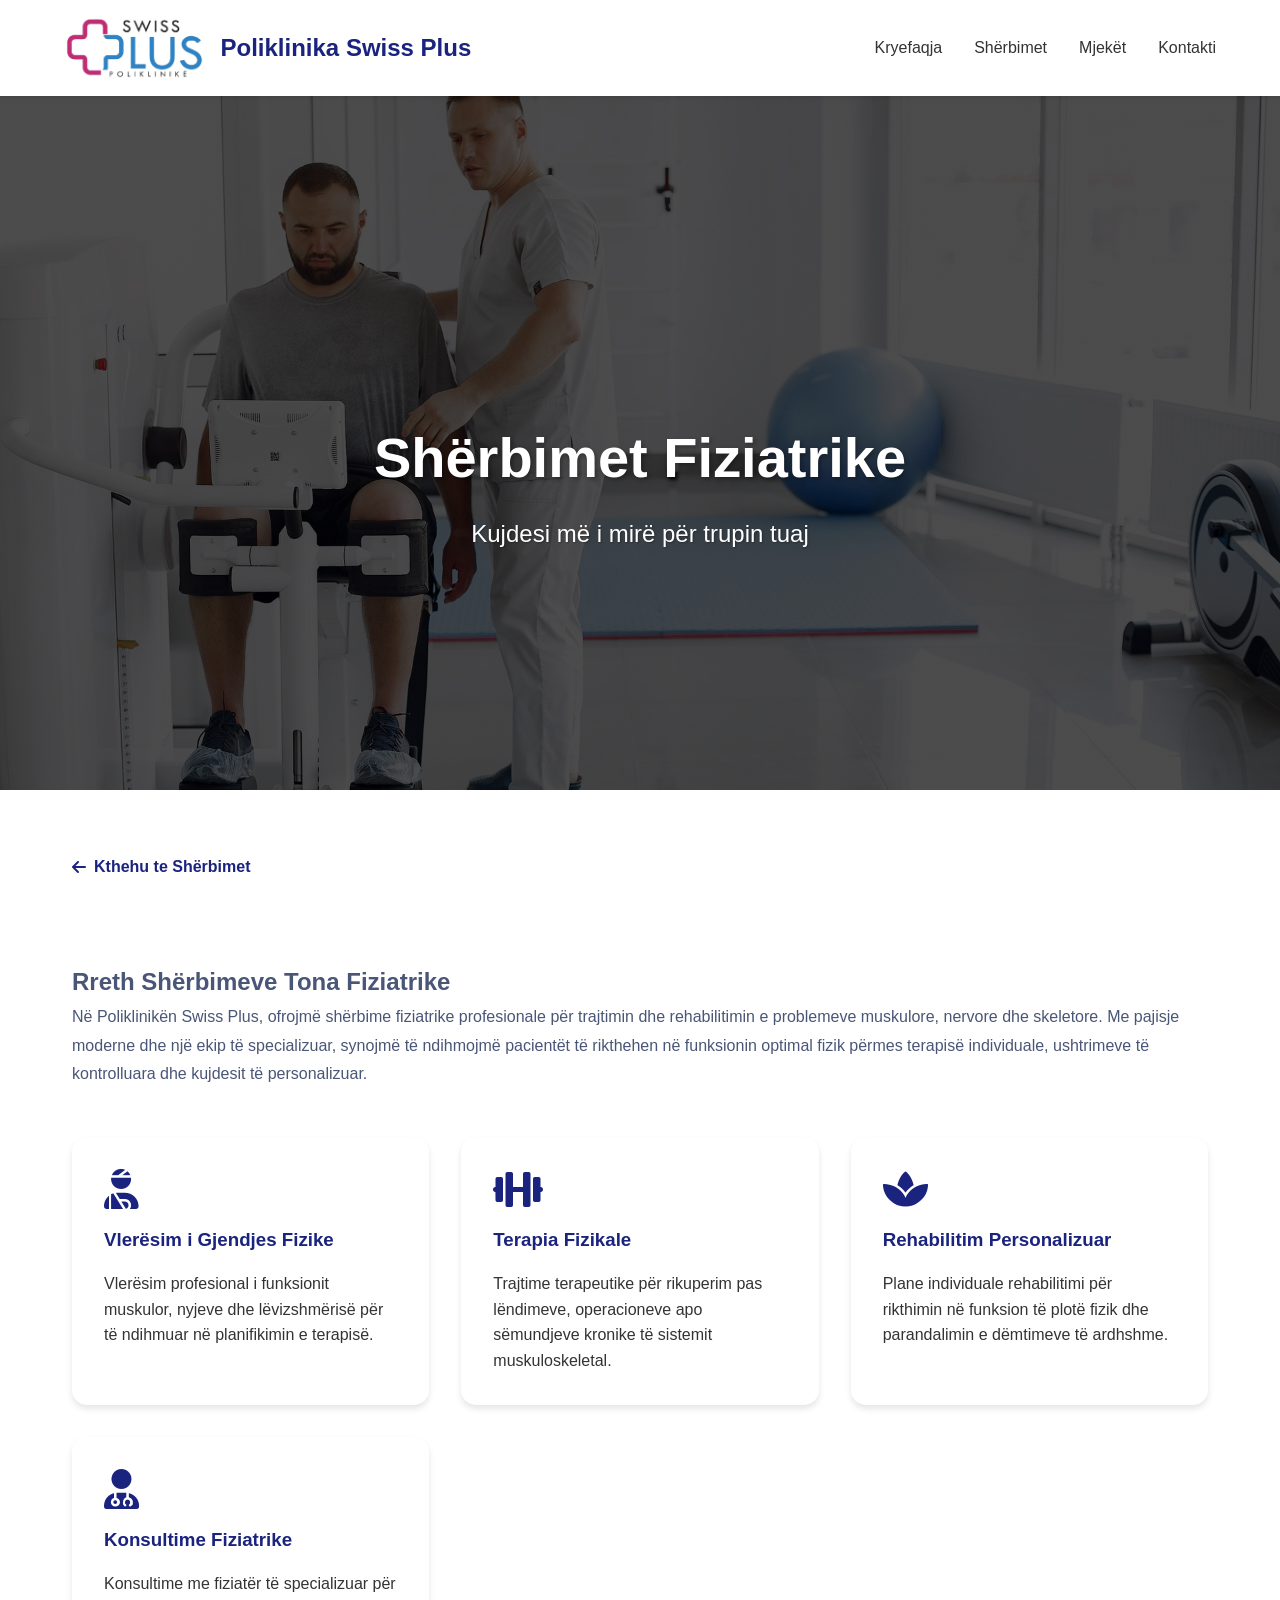
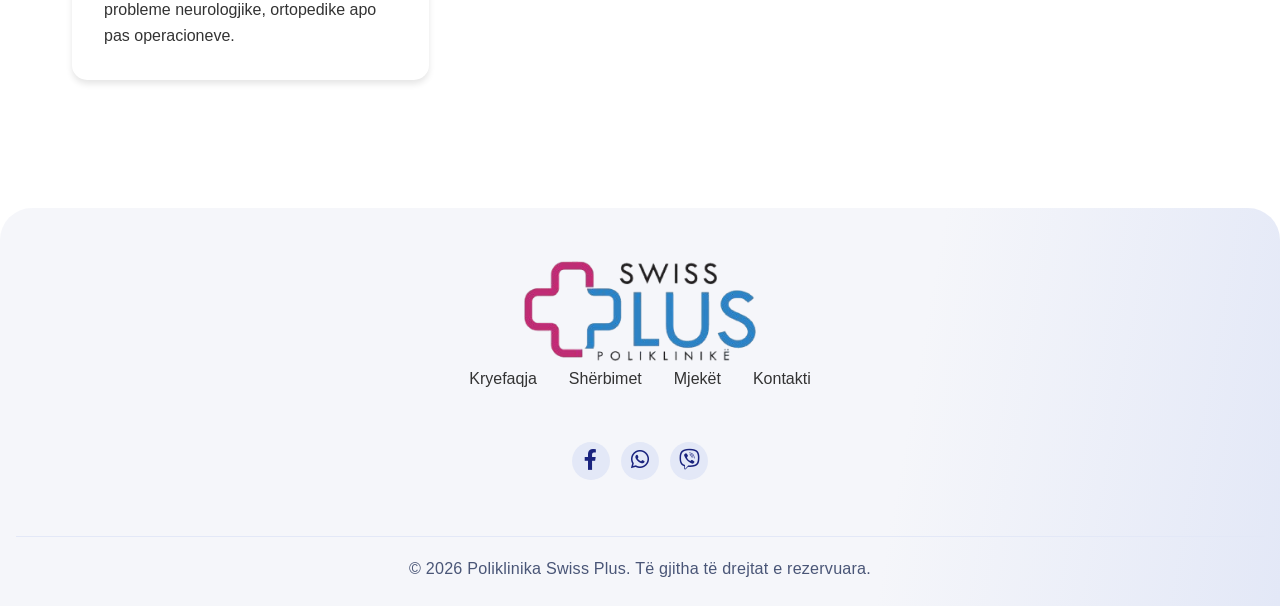
==== commit 98709b7f: "Enlarge logo, remove schedule section, update doctor name - Crop transparent padding from logo image" ====
--- a/services/fiziatri.html
+++ b/services/fiziatri.html
@@ -100,7 +100,6 @@
           <li><a href="../index.html#kryefaqja">Kryefaqja</a></li>
           <li><a href="../index.html#sherbimet">Shërbimet</a></li>
           <li><a href="../index.html#mjeket">Mjekët</a></li>
-          <li><a href="../index.html#orari">Orari</a></li>
           <li><a href="../index.html#kontakti">Kontakti</a></li>
         </ul>
         <button class="burger" type="button" aria-label="Hap menunë" aria-expanded="false">
@@ -191,7 +190,6 @@
             <li><a href="../index.html#kryefaqja">Kryefaqja</a></li>
             <li><a href="../index.html#sherbimet">Shërbimet</a></li>
             <li><a href="../index.html#mjeket">Mjekët</a></li>
-            <li><a href="../index.html#orari">Orari</a></li>
             <li><a href="../index.html#kontakti">Kontakti</a></li>
           </ul>
 
--- a/styles.css
+++ b/styles.css
@@ -72,7 +72,7 @@
 }
 
 .logo-img {
-  height: 70px;
+  height: 64px;
   width: auto;
   object-fit: contain;
 }
@@ -375,35 +375,6 @@
   transform: scale(1.1);
 }
 
-.doctor-social {
-  position: absolute;
-  bottom: -50px;
-  left: 0;
-  width: 100%;
-  padding: 1rem;
-  background: rgba(0, 0, 0, 0.7);
-  display: flex;
-  justify-content: center;
-  gap: 1rem;
-  transition: var(--transition);
-}
-
-.doctor-card:hover .doctor-social {
-  bottom: 0;
-}
-
-.doctor-social a {
-  color: var(--white);
-  font-size: 1.2rem;
-  font-weight: 500;
-  transition: var(--transition);
-  text-decoration: none;
-}
-
-.doctor-social a:hover {
-  color: var(--accent-color);
-}
-
 .doctor-info {
   padding: 1.5rem;
   text-align: center;
@@ -478,64 +449,6 @@
 .dot.active {
   background: var(--primary-color);
   transform: scale(1.2);
-}
-
-/* Orari */
-.schedule {
-  padding: 8rem 1rem;
-  background: var(--light-bg);
-}
-
-.schedule h2 {
-  text-align: center;
-  margin-bottom: 4rem;
-  color: var(--primary-color);
-  font-size: 2.5rem;
-  position: relative;
-}
-
-.schedule h2::after {
-  content: "";
-  position: absolute;
-  bottom: -10px;
-  left: 50%;
-  transform: translateX(-50%);
-  width: 100px;
-  height: 3px;
-  background: var(--gradient-primary);
-}
-
-.schedule-info {
-  display: grid;
-  grid-template-columns: repeat(auto-fit, minmax(250px, 1fr));
-  gap: 2rem;
-  max-width: 1200px;
-  margin: 0 auto;
-}
-
-.schedule-item {
-  background: var(--white);
-  padding: 2rem;
-  border-radius: 15px;
-  text-align: center;
-  box-shadow: var(--shadow-md);
-  transition: var(--transition);
-}
-
-.schedule-item:hover {
-  transform: translateY(-5px);
-  box-shadow: var(--shadow-lg);
-}
-
-.schedule-item i {
-  font-size: 2rem;
-  color: var(--primary-color);
-  margin-bottom: 1rem;
-}
-
-.schedule-item h3 {
-  color: var(--primary-color);
-  margin-bottom: 0.5rem;
 }
 
 /* Kontakti */
@@ -720,12 +633,10 @@
 }
 
 .footer-logo {
-  height: 150px;
+  height: 110px;
   width: auto;
+  max-width: 100%;
   object-fit: contain;
-  border-radius: 160px 0 0 160px;
-  box-shadow: none;
-  padding: 0.3rem 0.8rem;
 }
 
 .footer-section h3 {
@@ -860,7 +771,7 @@
   }
 
   .logo-img {
-    height: 50px;
+    height: 46px;
   }
 
   .logo h1 {
@@ -878,14 +789,12 @@
 
   .services h2,
   .doctors h2,
-  .schedule h2,
   .contact h2 {
     font-size: 2rem;
   }
 
   .services,
   .doctors,
-  .schedule,
   .contact {
     padding: 5rem 1rem;
   }
@@ -1157,13 +1066,6 @@
   }
 }
 
-/* Touch screens have no hover: always show the schedule link on doctor cards */
-@media (hover: none) {
-  .doctor-social {
-    bottom: 0;
-  }
-}
-
 @media (prefers-reduced-motion: reduce) {
   html {
     scroll-behavior: auto;
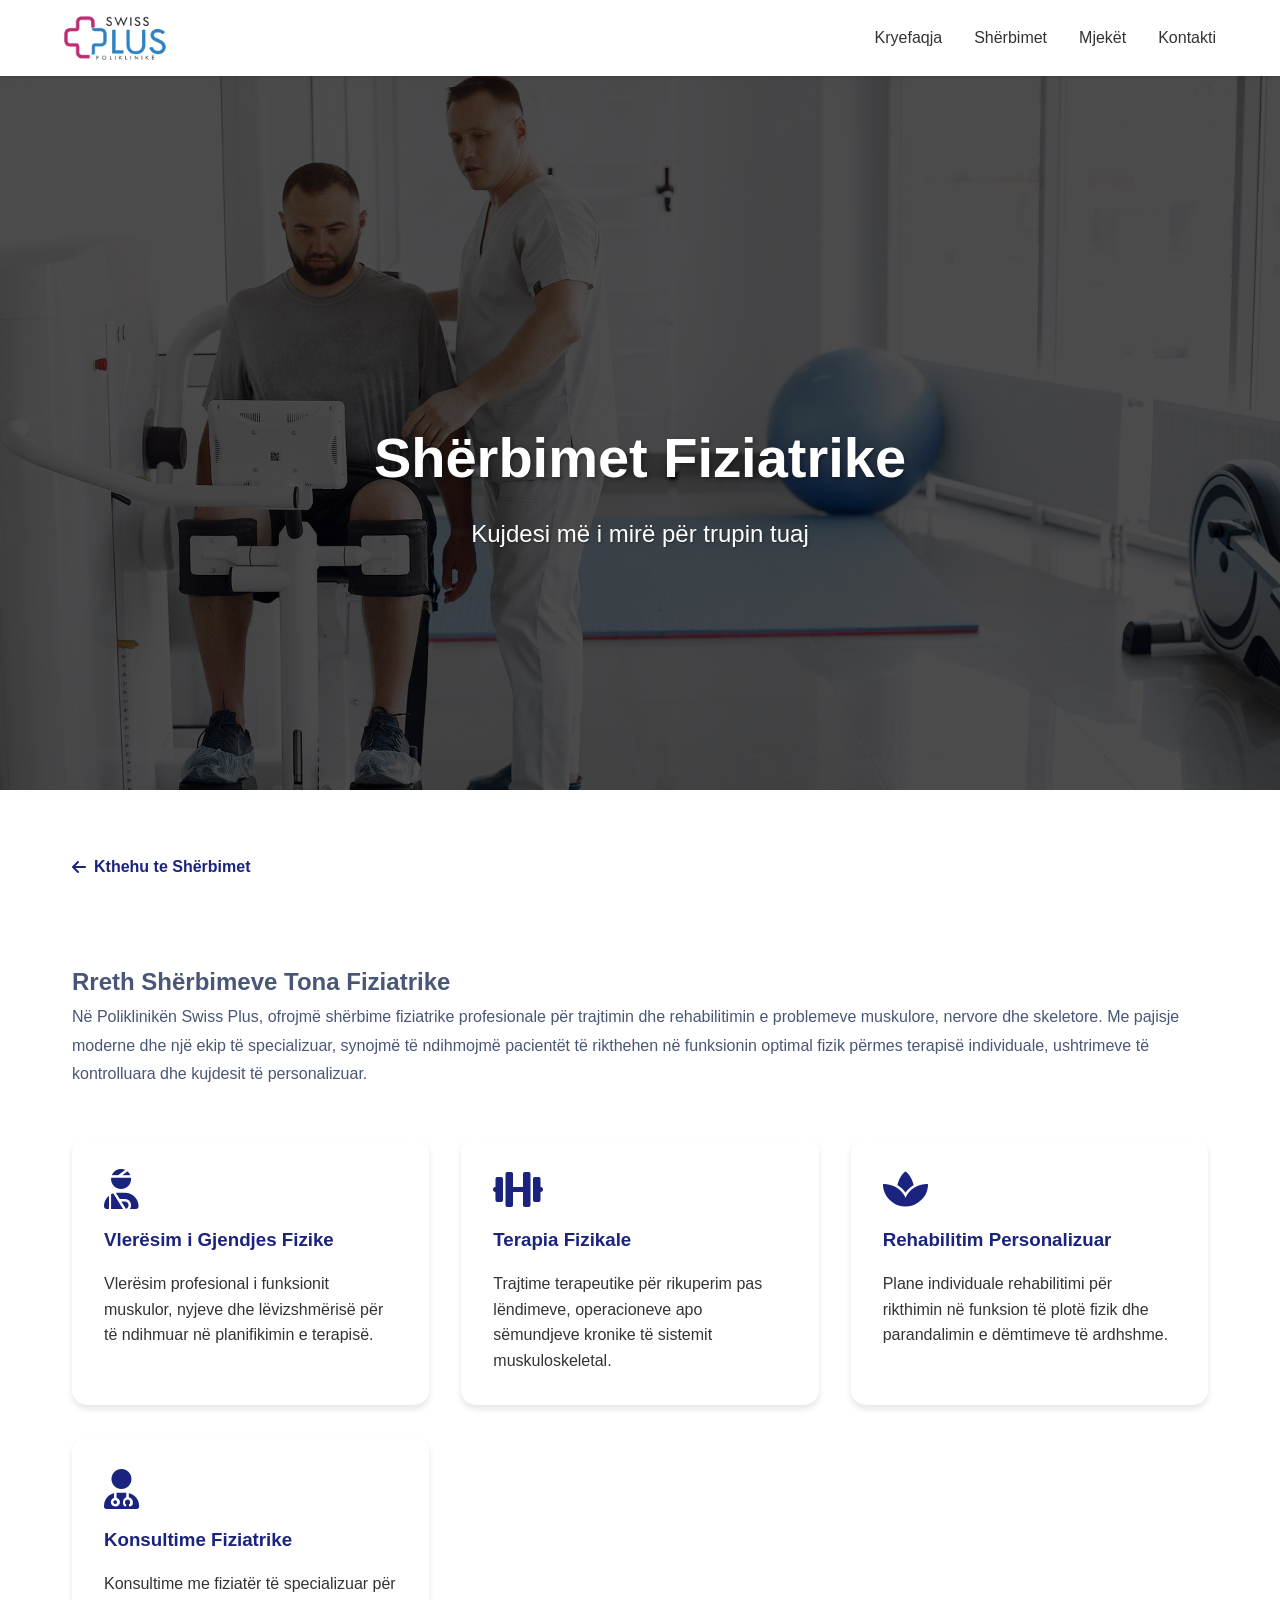
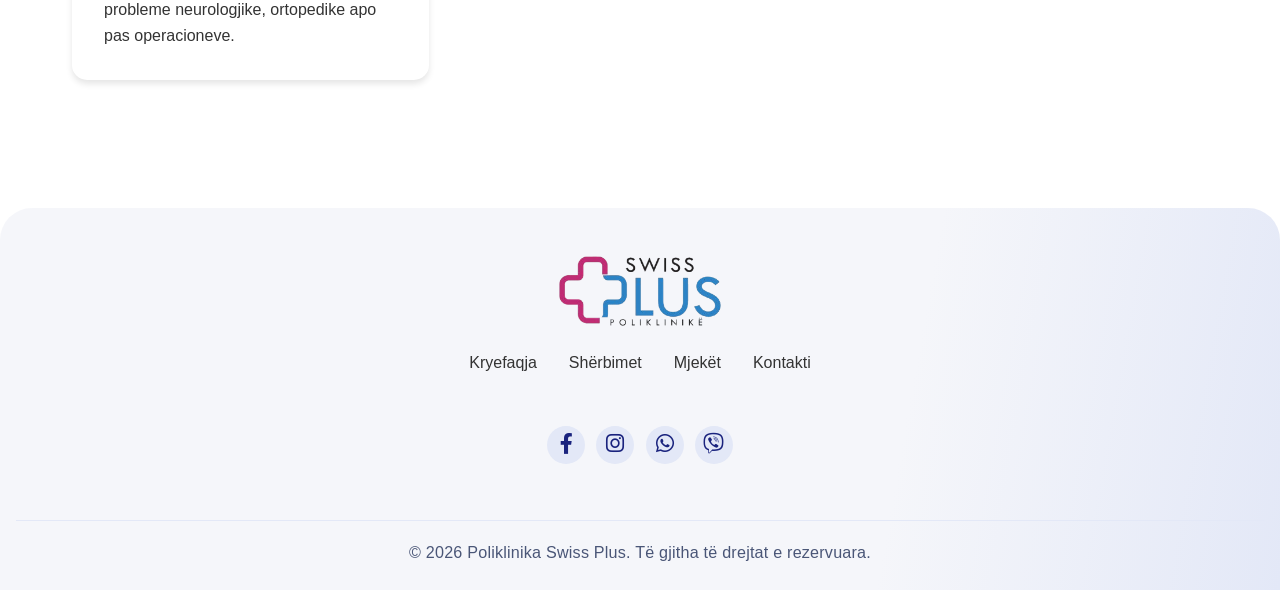
==== commit ba60d217: "Add Dr. Valdete Ferati, Instagram link, square favicon and logo sizing - Add Dr. Valdete Ferati (Mje" ====
--- a/services/fiziatri.html
+++ b/services/fiziatri.html
@@ -4,7 +4,9 @@
     <meta charset="UTF-8" />
     <meta name="viewport" content="width=device-width, initial-scale=1.0" />
     <meta name="description" content="Poliklinika Swiss Plus – kardiologji, stomatologji, fiziatri, pulmologji, reumatologji, mjekësi e përgjithshme dhe vizita shtëpiake." />
-    <link rel="icon" type="image/png" href="../img/logo.png" />
+    <link rel="icon" type="image/png" sizes="512x512" href="../img/favicon.png" />
+    <link rel="shortcut icon" href="../favicon.ico" />
+    <link rel="apple-touch-icon" href="../img/apple-touch-icon.png" />
     <title>Fiziatri - Poliklinika Swiss Plus</title>
     <link rel="stylesheet" href="../styles.css" />
     <link
@@ -201,6 +203,7 @@
             >
               <i class="fab fa-facebook-f"></i>
             </a>
+            <a href="https://www.instagram.com/barnatore_swissplus/" class="social-link" target="_blank" rel="noopener noreferrer" aria-label="Instagram"><i class="fab fa-instagram"></i></a>
             <a
               href="https://wa.me/38344755111"
               target="_blank"
--- a/styles.css
+++ b/styles.css
@@ -72,15 +72,22 @@
 }
 
 .logo-img {
-  height: 64px;
+  height: 44px;
   width: auto;
+  display: block;
   object-fit: contain;
 }
 
+/* The logo already spells out "Swiss Plus Poliklinikë"; keep the heading for
+   screen readers and SEO but don't repeat it visually. */
 .logo h1 {
-  color: var(--primary-color);
-  font-size: 1.5rem;
-  font-weight: 600;
+  position: absolute;
+  width: 1px;
+  height: 1px;
+  margin: -1px;
+  overflow: hidden;
+  clip: rect(0 0 0 0);
+  white-space: nowrap;
 }
 
 .nav-links {
@@ -254,6 +261,9 @@
   transition: var(--transition);
   position: relative;
   overflow: hidden;
+  display: flex;
+  flex-direction: column;
+  align-items: center;
 }
 
 .service-card::before {
@@ -294,6 +304,7 @@
 }
 
 .learn-more {
+  margin-top: auto; /* pin to the card bottom so links line up across a row */
   color: var(--primary-color);
   text-decoration: none;
   font-weight: 600;
@@ -633,9 +644,10 @@
 }
 
 .footer-logo {
-  height: 110px;
+  height: 70px;
   width: auto;
   max-width: 100%;
+  margin-bottom: 1.5rem;
   object-fit: contain;
 }
 
@@ -771,11 +783,7 @@
   }
 
   .logo-img {
-    height: 46px;
-  }
-
-  .logo h1 {
-    font-size: 1.1rem;
+    height: 36px;
   }
 
   .hero-content h1 {
